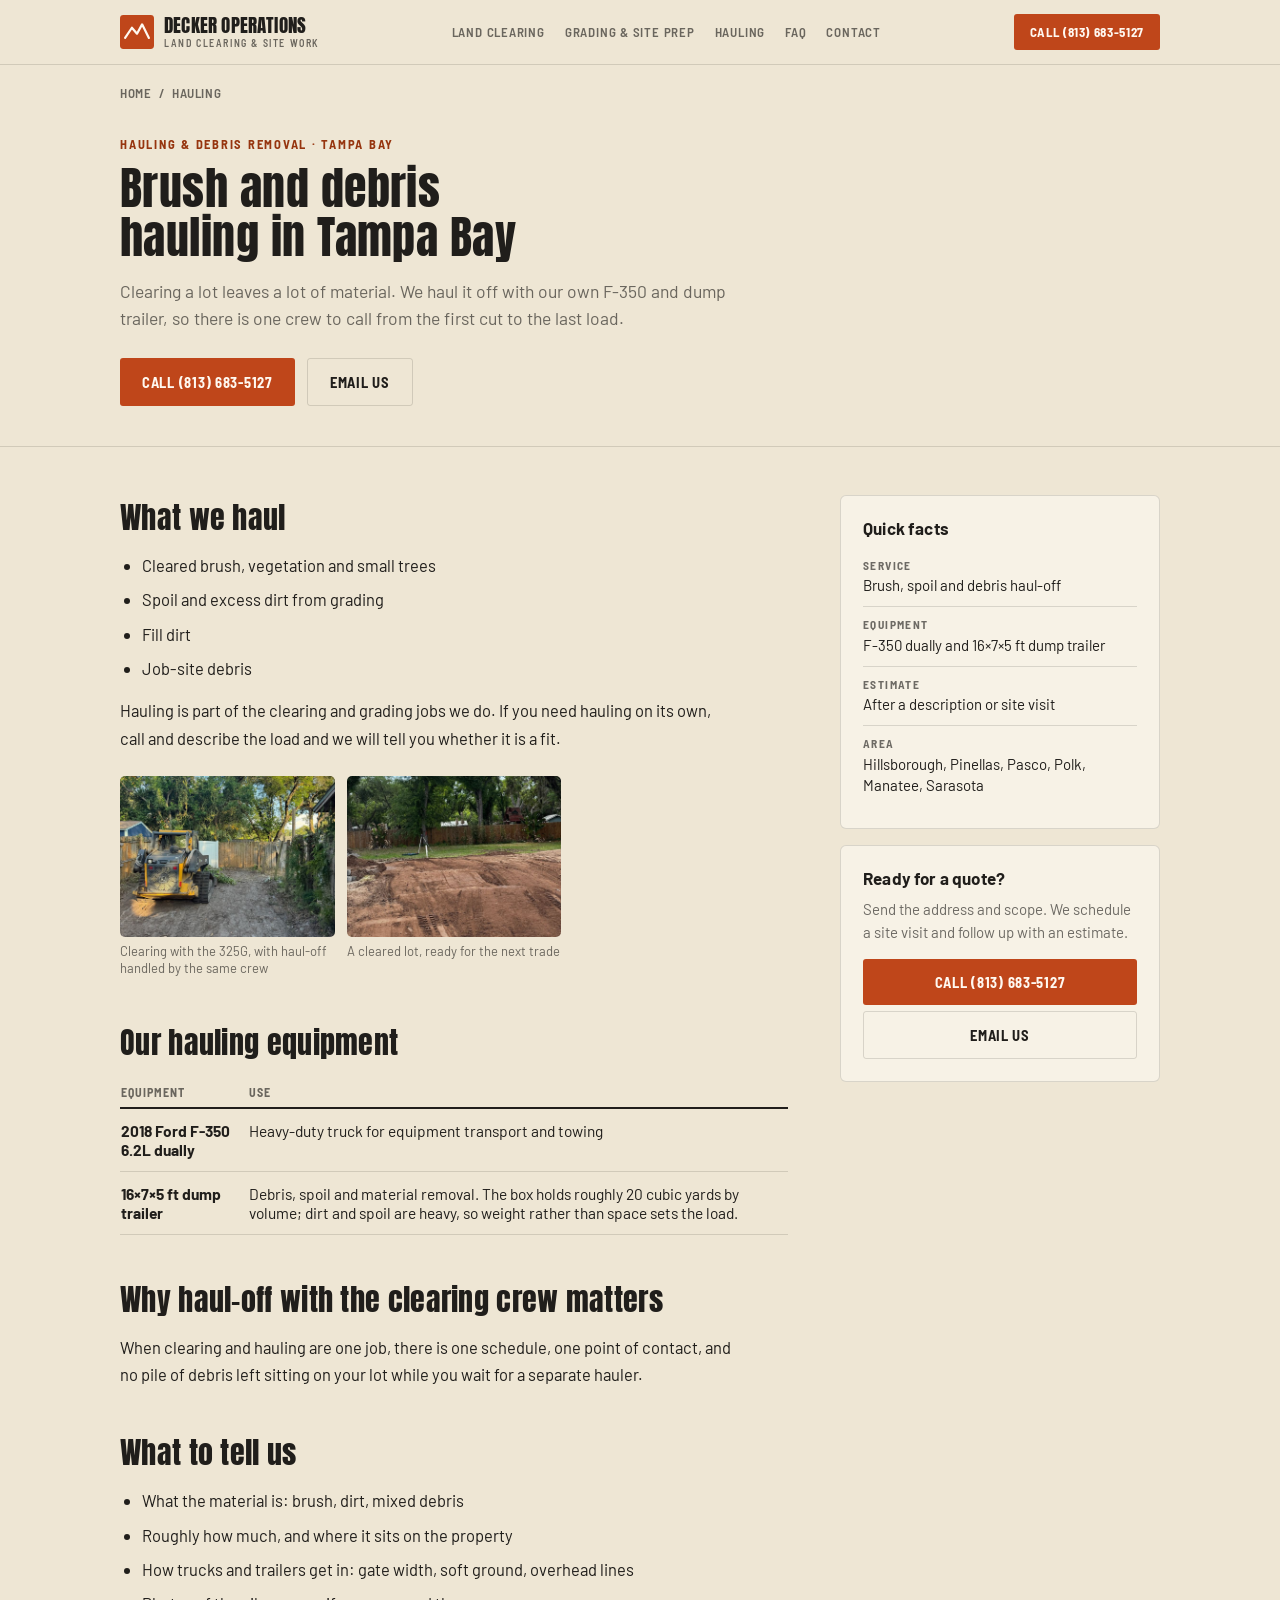
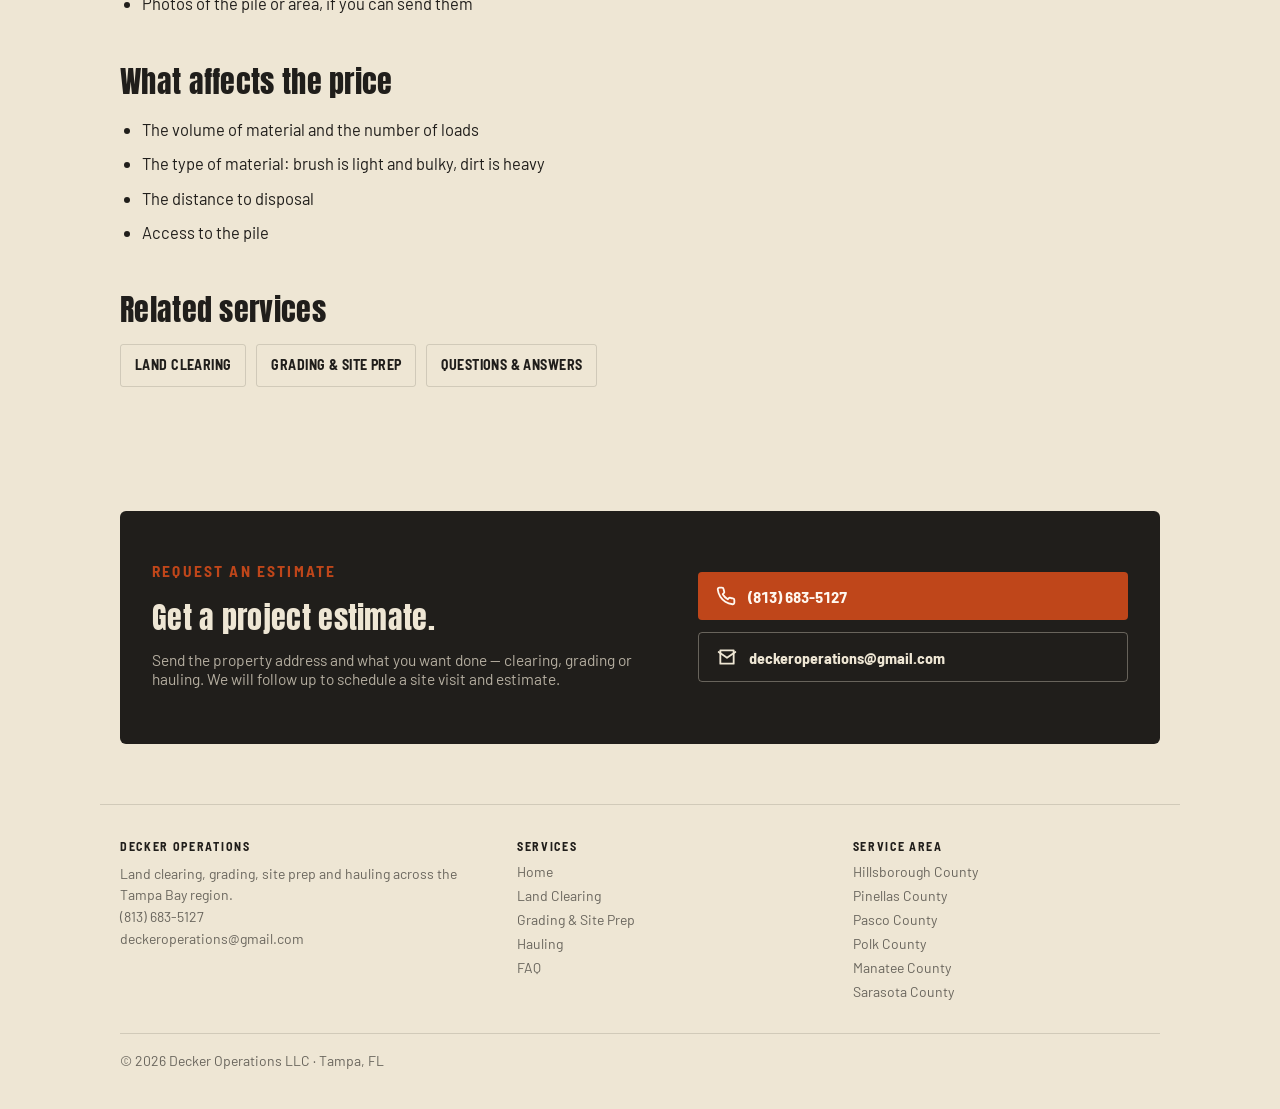
==== brush-debris-hauling.html @ 71ca4c6e "Add service, FAQ and county pages; link them from the homepage New pages: land clearing, grading and" ====
<!doctype html>
<html lang="en">
<head>
<meta charset="utf-8">
<meta name="viewport" content="width=device-width,initial-scale=1,viewport-fit=cover">
<title>Brush &amp; Debris Hauling Tampa | Land Clearing Haul-Off</title>
<meta name="description" content="Brush, spoil and debris hauled off with our own F-350 and dump trailer, by the same crew that clears and grades. Serving Tampa Bay. (813) 683-5127">
<link rel="canonical" href="https://deckeroperations.com/brush-debris-hauling">
<meta property="og:type" content="website">
<meta property="og:site_name" content="Decker Operations">
<meta property="og:title" content="Brush &amp; Debris Hauling Tampa | Land Clearing Haul-Off">
<meta property="og:description" content="Brush, spoil and debris hauled off with our own F-350 and dump trailer, by the same crew that clears and grades. Serving Tampa Bay. (813) 683-5127">
<meta property="og:url" content="https://deckeroperations.com/brush-debris-hauling">
<meta property="og:image" content="https://deckeroperations.com/images/og-share.jpg">
<meta property="og:image:width" content="1200">
<meta property="og:image:height" content="630">
<meta name="twitter:card" content="summary_large_image">
<script type="application/ld+json">{"@context":"https://schema.org","@graph":[{"@type":"BreadcrumbList","itemListElement":[{"@type":"ListItem","position":1,"name":"Home","item":"https://deckeroperations.com/"},{"@type":"ListItem","position":2,"name":"Hauling","item":"https://deckeroperations.com/brush-debris-hauling"}]},{"@type":"Service","name":"Brush and debris hauling","serviceType":"Land clearing debris hauling","provider":{"@type":"LocalBusiness","name":"Decker Operations","url":"https://deckeroperations.com/","telephone":"+1-813-683-5127","email":"deckeroperations@gmail.com"},"areaServed":[{"@type":"AdministrativeArea","name":"Hillsborough County, FL"},{"@type":"AdministrativeArea","name":"Pinellas County, FL"},{"@type":"AdministrativeArea","name":"Pasco County, FL"},{"@type":"AdministrativeArea","name":"Polk County, FL"},{"@type":"AdministrativeArea","name":"Manatee County, FL"},{"@type":"AdministrativeArea","name":"Sarasota County, FL"}],"description":"Haul-off of cleared brush, spoil, fill dirt and job-site debris using a heavy-duty truck and dump trailer in the Tampa Bay region."}]}</script>
<link rel="stylesheet" href="/subpage.css">
</head>
<body>
<a class="skip" href="#main">Skip to content</a>
<header>
  <div class="wrap header-row">
    <a class="brand" href="/">
      <svg class="mark" viewBox="0 0 40 40" fill="none" xmlns="http://www.w3.org/2000/svg" aria-hidden="true">
        <rect width="40" height="40" rx="4" fill="var(--rust)"/>
        <path d="M6 27 L14 15 L20 22 L26 11 L34 27" stroke="#fff8f0" stroke-width="2.6" fill="none" stroke-linecap="round" stroke-linejoin="round"/>
      </svg>
      <span class="brand-name">DECKER OPERATIONS<span>Land Clearing &amp; Site Work</span></span>
    </a>
    <nav class="links" aria-label="Main">
      <a href="/land-clearing-tampa">Land Clearing</a>
      <a href="/lot-grading-site-prep">Grading &amp; Site Prep</a>
      <a href="/brush-debris-hauling">Hauling</a>
      <a href="/faq">FAQ</a>
      <a href="/#contact">Contact</a>
    </nav>
    <a class="call-btn" href="tel:+18136835127">Call (813) 683-5127</a>
  </div>
</header>
<main id="main">
  <div class="wrap crumbs"><a href="/">Home</a> &nbsp;/&nbsp; Hauling</div>
  <section class="page-hero" style="padding-block:22px 40px">
    <div class="wrap">
      <p class="eyebrow">Hauling &amp; Debris Removal &middot; Tampa Bay</p>
      <h1>Brush and debris hauling in Tampa Bay</h1>
      <p class="lede">Clearing a lot leaves a lot of material. We haul it off with our own F-350 and dump trailer, so there is one crew to call from the first cut to the last load.</p>
      <div class="hero-ctas">
        <a class="btn btn-primary" href="tel:+18136835127">Call (813) 683-5127</a>
        <a class="btn btn-ghost" href="mailto:deckeroperations@gmail.com">Email Us</a>
      </div>
    </div>
  </section>
  <div class="wrap content">
    <div class="prose">
      <h2>What we haul</h2>
      <ul>
        <li>Cleared brush, vegetation and small trees</li>
        <li>Spoil and excess dirt from grading</li>
        <li>Fill dirt</li>
        <li>Job-site debris</li>
      </ul>
      <p>Hauling is part of the clearing and grading jobs we do. If you need hauling on its own, call and describe the load and we will tell you whether it is a fit.</p>
      <div class="figure-row"><figure><img src="/images/t-skid-steer-clearing.jpg" alt="John Deere skid steer clearing brush and trees" width="900" height="675" loading="lazy" decoding="async"><figcaption>Clearing with the 325G, with haul-off handled by the same crew</figcaption></figure><figure><img src="/images/t-lot-cleared.jpg" alt="Lot cleared and graded, ready for construction" width="900" height="675" loading="lazy" decoding="async"><figcaption>A cleared lot, ready for the next trade</figcaption></figure></div>
      <h2>Our hauling equipment</h2>
      <table class="equip-mini">
        <thead><tr><th>Equipment</th><th>Use</th></tr></thead>
        <tbody>
          <tr><td>2018 Ford F&#8209;350 6.2L dually</td><td>Heavy-duty truck for equipment transport and towing</td></tr>
          <tr><td>16&times;7&times;5 ft dump trailer</td><td>Debris, spoil and material removal. The box holds roughly 20 cubic yards by volume; dirt and spoil are heavy, so weight rather than space sets the load.</td></tr>
        </tbody>
      </table>
      <h2>Why haul-off with the clearing crew matters</h2>
      <p>When clearing and hauling are one job, there is one schedule, one point of contact, and no pile of debris left sitting on your lot while you wait for a separate hauler.</p>
      <h2>What to tell us</h2>
      <ul>
        <li>What the material is: brush, dirt, mixed debris</li>
        <li>Roughly how much, and where it sits on the property</li>
        <li>How trucks and trailers get in: gate width, soft ground, overhead lines</li>
        <li>Photos of the pile or area, if you can send them</li>
      </ul>
      <h2>What affects the price</h2>
      <ul>
        <li>The volume of material and the number of loads</li>
        <li>The type of material: brush is light and bulky, dirt is heavy</li>
        <li>The distance to disposal</li>
        <li>Access to the pile</li>
      </ul>
      <h2>Related services</h2>
      <ul class="related"><li><a href="/land-clearing-tampa">Land clearing</a></li><li><a href="/lot-grading-site-prep">Grading &amp; site prep</a></li><li><a href="/faq">Questions &amp; answers</a></li></ul>
    </div>
    <aside class="side">
        <div class="card"><h3>Quick facts</h3><ul><li><b>Service</b>Brush, spoil and debris haul-off</li><li><b>Equipment</b>F&#8209;350 dually and 16&times;7&times;5 ft dump trailer</li><li><b>Estimate</b>After a description or site visit</li><li><b>Area</b>Hillsborough, Pinellas, Pasco, Polk, Manatee, Sarasota</li></ul></div>
        <div class="card"><h3>Ready for a quote?</h3>
          <p style="margin:0 0 10px;font-size:15px;line-height:1.5;color:var(--text-muted)">Send the address and scope. We schedule a site visit and follow up with an estimate.</p>
          <a class="btn btn-primary" href="tel:+18136835127">Call (813) 683-5127</a>
          <a class="btn btn-ghost" href="mailto:deckeroperations@gmail.com">Email us</a></div>
      </aside>
  </div>
  <section id="contact">
    <div class="wrap">
      <div class="contact-box">
        <div>
          <p class="eyebrow" style="color:var(--rust);">Request an Estimate</p>
          <h2>Get a project estimate.</h2>
          <p>Send the property address and what you want done — clearing, grading or hauling. We will follow up to schedule a site visit and estimate.</p>
        </div>
        <div class="contact-actions">
          <a class="tel" href="tel:+18136835127">
            <svg viewBox="0 0 24 24" fill="none" stroke="currentColor" stroke-width="2.2" stroke-linecap="round" stroke-linejoin="round" aria-hidden="true"><path d="M22 16.92v3a2 2 0 0 1-2.18 2 19.79 19.79 0 0 1-8.63-3.07 19.5 19.5 0 0 1-6-6 19.79 19.79 0 0 1-3.07-8.67A2 2 0 0 1 4.11 2h3a2 2 0 0 1 2 1.72c.127.96.362 1.903.7 2.81a2 2 0 0 1-.45 2.11L8.09 9.91a16 16 0 0 0 6 6l1.27-1.27a2 2 0 0 1 2.11-.45c.907.338 1.85.573 2.81.7A2 2 0 0 1 22 16.92z"/></svg>
            <span class="tabular">(813) 683-5127</span>
          </a>
          <a class="mail" href="mailto:deckeroperations@gmail.com">
            <svg viewBox="0 0 24 24" fill="none" stroke="currentColor" stroke-width="2.2" stroke-linecap="round" stroke-linejoin="round" aria-hidden="true"><path d="M4 4h16v16H4z"/><path d="m22 6-10 7L2 6"/></svg>
            deckeroperations@gmail.com
          </a>
        </div>
      </div>
    </div>
  </section>
</main>
<footer class="site-foot wrap">
  <div class="cols">
    <div>
      <h4>Decker Operations</h4>
      <p style="margin:0;line-height:1.55">Land clearing, grading, site prep and hauling across the Tampa Bay region.<br>
      <a href="tel:+18136835127">(813) 683-5127</a><br><a href="mailto:deckeroperations@gmail.com">deckeroperations@gmail.com</a></p>
    </div>
    <div><h4>Services</h4><ul><li><a href="/">Home</a></li><li><a href="/land-clearing-tampa">Land Clearing</a></li><li><a href="/lot-grading-site-prep">Grading &amp; Site Prep</a></li><li><a href="/brush-debris-hauling">Hauling</a></li><li><a href="/faq">FAQ</a></li></ul></div>
    <div><h4>Service area</h4><ul><li><a href="/land-clearing-hillsborough-county">Hillsborough County</a></li><li><a href="/land-clearing-pinellas-county">Pinellas County</a></li><li><a href="/land-clearing-pasco-county">Pasco County</a></li><li>Polk County</li><li><a href="/land-clearing-manatee-county">Manatee County</a></li><li>Sarasota County</li></ul></div>
  </div>
  <div class="fine"><span>&copy; <span id="yr"></span> Decker Operations LLC &middot; Tampa, FL</span></div>
</footer>
<script>try{document.getElementById('yr').textContent=new Date().getFullYear();}catch(e){}</script>
</body>
</html>
---- subpage.css ----
@import url('https://fonts.googleapis.com/css2?family=Anton&family=Barlow:wght@400;500;600;700&family=Barlow+Semi+Condensed:wght@600;700&display=swap');

  :root{
    --ink:#201e1b;
    --paper:#eee6d4;
    --paper-2:#e2d6bc;
    --rust:#bf461a;
    --rust-dark:#96350f;
    --olive:#565c40;
    --line:rgba(32,30,27,.14);
    --text:var(--ink);
    --text-muted:rgba(32,30,27,.64);
    --card:#f7f2e6;
    --shadow:0 1px 0 rgba(32,30,27,.06);
  }
  @media (prefers-color-scheme: dark){
    :root:not([data-theme="light"]){
      --ink:#eee6d4;
      --paper:#18150f;
      --paper-2:#241f16;
      --rust:#e0632c;
      --rust-dark:#f2895a;
      --olive:#8d9670;
      --line:rgba(238,230,212,.16);
      --text:var(--ink);
      --text-muted:rgba(238,230,212,.62);
      --card:#211c14;
      --shadow:0 1px 0 rgba(0,0,0,.3);
    }
  }
  :root[data-theme="dark"]{
    --ink:#eee6d4;
    --paper:#18150f;
    --paper-2:#241f16;
    --rust:#e0632c;
    --rust-dark:#f2895a;
    --olive:#8d9670;
    --line:rgba(238,230,212,.16);
    --text:var(--ink);
    --text-muted:rgba(238,230,212,.62);
    --card:#211c14;
    --shadow:0 1px 0 rgba(0,0,0,.3);
  }

  *{box-sizing:border-box;}
  body{
    background:var(--paper);
    color:var(--text);
    font-family:'Barlow',system-ui,-apple-system,'Segoe UI',sans-serif;
  }
  .wrap{
    max-width:1080px;
    margin-inline:auto;
    padding-inline:20px;
  }
  h1,h2,h3{
    font-family:'Anton',system-ui,sans-serif;
    font-weight:400;
    letter-spacing:.01em;
    text-wrap:balance;
    margin:0;
  }
  a{color:inherit;}
  .eyebrow{
    font-family:'Barlow Semi Condensed',system-ui,sans-serif;
    font-weight:700;
    text-transform:uppercase;
    letter-spacing:.14em;
    font-size:12.5px;
    color:var(--rust-dark);
  }
  .tabular{font-variant-numeric:tabular-nums;}

  header{
    position:sticky;
    top:0;
    z-index:20;
    background:var(--paper);
    border-bottom:1px solid var(--line);
  }
  .header-row{
    display:flex;
    align-items:center;
    justify-content:space-between;
    gap:12px;
    padding-block:14px;
  }
  .brand{
    display:flex;
    align-items:center;
    gap:10px;
    text-decoration:none;
  }
  .mark{width:34px;height:34px;flex:0 0 auto;}
  .brand-name{
    font-family:'Anton',sans-serif;
    font-size:19px;
    letter-spacing:.01em;
    line-height:1;
  }
  .brand-name span{
    display:block;
    font-family:'Barlow Semi Condensed',sans-serif;
    font-weight:600;
    text-transform:uppercase;
    letter-spacing:.16em;
    font-size:10px;
    color:var(--text-muted);
    margin-top:3px;
  }
  nav.links{
    display:flex;
    gap:20px;
    font-family:'Barlow Semi Condensed',sans-serif;
    font-weight:600;
    text-transform:uppercase;
    letter-spacing:.06em;
    font-size:13px;
  }
  nav.links a{text-decoration:none;color:var(--text-muted);}
  nav.links a:hover{color:var(--rust);}
  .call-btn{
    display:inline-flex;
    align-items:center;
    gap:8px;
    background:var(--rust);
    color:#fff8f0;
    text-decoration:none;
    font-family:'Barlow Semi Condensed',sans-serif;
    font-weight:700;
    text-transform:uppercase;
    letter-spacing:.05em;
    font-size:13px;
    padding:10px 16px;
    border-radius:3px;
    white-space:nowrap;
  }
  @media(prefers-color-scheme:dark){:root:not([data-theme="light"]) .call-btn{color:#1a1208;}}
  :root[data-theme="dark"] .call-btn{color:#1a1208;}
  @media(max-width:760px){nav.links{display:none;}}

  .hero{padding-block:56px 44px;border-bottom:1px solid var(--line);}
  .hero-grid{display:grid;grid-template-columns:1.25fr 1fr;gap:40px;align-items:center;}
  @media(max-width:820px){.hero-grid{grid-template-columns:1fr;}}
  .hero h1{font-size:clamp(32px,5.4vw,52px);line-height:1.04;}
  .hero h1 em{font-style:normal;color:var(--rust);}
  .hero p.lede{margin-top:16px;font-size:17.5px;line-height:1.55;color:var(--text-muted);max-width:48ch;}
  .hero-ctas{display:flex;flex-wrap:wrap;gap:12px;margin-top:26px;}
  .btn{
    display:inline-flex;align-items:center;gap:9px;text-decoration:none;
    font-family:'Barlow Semi Condensed',sans-serif;font-weight:700;text-transform:uppercase;
    letter-spacing:.05em;font-size:14.5px;padding:14px 22px;border-radius:3px;
  }
  .btn-primary{background:var(--rust);color:#fff8f0;}
  @media(prefers-color-scheme:dark){:root:not([data-theme="light"]) .btn-primary{color:#1a1208;}}
  :root[data-theme="dark"] .btn-primary{color:#1a1208;}
  .btn-ghost{border:1.5px solid var(--line);color:var(--text);}

  .hero-art{width:100%;height:auto;border-radius:8px;object-fit:cover;aspect-ratio:1/1;}

  .trust{background:var(--paper-2);border-bottom:1px solid var(--line);}
  .trust .wrap{
    display:grid;grid-template-columns:repeat(3,1fr);
    text-align:center;
  }
  @media(max-width:700px){.trust .wrap{grid-template-columns:1fr;}}
  .trust-item{
    padding-block:18px;border-right:1px solid var(--line);
    font-family:'Barlow Semi Condensed',sans-serif;font-weight:600;
    font-size:14px;letter-spacing:.02em;
  }
  .trust-item:last-child{border-right:none;}
  @media(max-width:700px){
    .trust-item{border-right:none;border-bottom:1px solid var(--line);}
    .trust-item:last-child{border-bottom:none;}
  }
  .trust-item b{
    display:block;font-family:'Anton',sans-serif;font-weight:400;font-size:26px;
    color:var(--rust);margin-bottom:2px;
  }

  section{padding-block:60px;}
  .section-head{max-width:64ch;margin-bottom:32px;}
  .section-head h2{font-size:clamp(25px,3.6vw,34px);margin-top:8px;}

  .equip-table{
    width:100%;border-collapse:collapse;
    font-family:'Barlow',sans-serif;
  }
  .equip-table thead th{
    text-align:left;
    font-family:'Barlow Semi Condensed',sans-serif;
    text-transform:uppercase;letter-spacing:.08em;font-size:12px;
    color:var(--text-muted);font-weight:700;
    padding-block:10px;border-bottom:2px solid var(--ink);
  }
  .equip-table tbody td{
    padding-block:18px;border-bottom:1px solid var(--line);
    font-size:15.5px;vertical-align:top;
  }
  .equip-table tbody tr:last-child td{border-bottom:2px solid var(--ink);}
  .equip-table td.name{font-weight:700;font-size:16.5px;}
  .equip-table td.muted{color:var(--text-muted);}
  .equip-table{margin-top:6px;}
  @media(max-width:640px){
    .equip-table thead{display:none;}
    .equip-table tbody tr{display:block;padding-block:16px;border-bottom:1px solid var(--line);}
    .equip-table tbody tr:last-child{border-bottom:2px solid var(--ink);}
    .equip-table tbody td{display:block;border-bottom:none;padding:2px 0;}
    .equip-table td.name{font-size:17px;}
  }
  .equip-note{margin-top:20px;font-size:14.5px;color:var(--text-muted);max-width:64ch;}

  .service-grid{display:grid;grid-template-columns:repeat(3,1fr);gap:1px;background:var(--line);border:1px solid var(--line);}
  @media(max-width:820px){.service-grid{grid-template-columns:1fr;}}
  .service{background:var(--card);padding:28px 24px;}
  .service svg{width:34px;height:34px;color:var(--rust);margin-bottom:16px;}
  .service h3{font-family:'Barlow',sans-serif;font-weight:700;font-size:19px;text-transform:none;}
  .service p{margin-top:10px;font-size:15px;line-height:1.55;color:var(--text-muted);}

  .gallery-grid{display:grid;grid-template-columns:repeat(4,1fr);gap:12px;}
  @media(max-width:820px){.gallery-grid{grid-template-columns:repeat(2,1fr);}}
  .gallery-grid a{display:block;border-radius:5px;overflow:hidden;aspect-ratio:4/3;background:var(--paper-2);cursor:zoom-in;}
  .gallery-grid img{width:100%;height:100%;object-fit:cover;display:block;transition:transform .3s ease;}
  .gallery-grid a:hover img{transform:scale(1.06);}

  .lightbox{
    position:fixed;inset:0;z-index:100;background:rgba(16,14,10,.92);
    display:none;align-items:center;justify-content:center;padding:28px;
  }
  .lightbox.open{display:flex;}
  .lightbox img{
    max-width:100%;max-height:100%;width:auto;height:auto;
    object-fit:contain;border-radius:4px;box-shadow:0 8px 40px rgba(0,0,0,.5);
  }
  .lightbox-close{
    position:absolute;top:18px;right:22px;width:42px;height:42px;border-radius:50%;
    background:rgba(255,255,255,.12);border:none;color:#fff8f0;font-size:22px;line-height:1;
    cursor:pointer;display:flex;align-items:center;justify-content:center;
  }
  .lightbox-close:hover{background:rgba(255,255,255,.22);}
  .lightbox-nav{
    position:absolute;top:50%;transform:translateY(-50%);width:46px;height:46px;border-radius:50%;
    background:rgba(255,255,255,.12);border:none;color:#fff8f0;font-size:22px;line-height:1;
    cursor:pointer;display:flex;align-items:center;justify-content:center;
  }
  .lightbox-nav:hover{background:rgba(255,255,255,.22);}
  .lightbox-prev{left:18px;}
  .lightbox-next{right:18px;}
  @media(max-width:640px){.lightbox-nav{width:38px;height:38px;font-size:18px;}.lightbox-prev{left:8px;}.lightbox-next{right:8px;}}

  .area{background:var(--paper-2);border-top:1px solid var(--line);border-bottom:1px solid var(--line);}
  .area-grid{display:grid;grid-template-columns:1.3fr .7fr;gap:40px;align-items:center;}
  @media(max-width:820px){.area-grid{grid-template-columns:1fr;}}
  .county-list{display:grid;grid-template-columns:1fr 1fr;gap:10px 20px;margin-top:20px;max-width:420px;}
  .county-list li{
    list-style:none;display:flex;align-items:baseline;gap:8px;
    font-family:'Barlow Semi Condensed',sans-serif;font-weight:600;font-size:15px;
  }
  .county-list li::before{content:"";width:7px;height:7px;background:var(--rust);border-radius:50%;flex:0 0 auto;}
  .area-stat{
    border-left:3px solid var(--rust);padding-left:24px;
  }
  .area-stat .num{font-family:'Anton',sans-serif;font-size:clamp(48px,7vw,72px);line-height:1;color:var(--ink);}
  .area-stat .lbl{
    margin-top:6px;font-family:'Barlow Semi Condensed',sans-serif;font-weight:700;
    text-transform:uppercase;letter-spacing:.08em;font-size:13px;color:var(--text-muted);
  }

  .contact-box{
    background:var(--ink);color:var(--paper);border-radius:6px;padding:40px 32px;
    display:grid;grid-template-columns:1.2fr 1fr;gap:30px;align-items:center;
  }
  @media(prefers-color-scheme:dark){:root:not([data-theme="light"]) .contact-box{background:var(--card);border:1px solid var(--line);color:var(--text);}}
  :root[data-theme="dark"] .contact-box{background:var(--card);border:1px solid var(--line);color:var(--text);}
  @media(max-width:820px){.contact-box{grid-template-columns:1fr;}}
  .contact-box h2{color:inherit;font-size:clamp(23px,3.6vw,30px);}
  .contact-box p{color:rgba(238,230,212,.72);margin-top:10px;font-size:15.5px;}
  @media(prefers-color-scheme:dark){:root:not([data-theme="light"]) .contact-box p{color:var(--text-muted);}}
  :root[data-theme="dark"] .contact-box p{color:var(--text-muted);}
  .contact-actions{display:flex;flex-direction:column;gap:12px;}
  .contact-actions a{
    display:flex;align-items:center;gap:12px;text-decoration:none;padding:14px 18px;border-radius:4px;
    font-family:'Barlow Semi Condensed',sans-serif;font-weight:700;font-size:16px;
  }
  .contact-actions a.tel{background:var(--rust);color:#fff8f0;}
  @media(prefers-color-scheme:dark){:root:not([data-theme="light"]) .contact-actions a.tel{color:#1a1208;}}
  :root[data-theme="dark"] .contact-actions a.tel{color:#1a1208;}
  .contact-actions a.mail{border:1.5px solid rgba(238,230,212,.35);color:inherit;}
  @media(prefers-color-scheme:dark){:root:not([data-theme="light"]) .contact-actions a.mail{border-color:var(--line);}}
  :root[data-theme="dark"] .contact-actions a.mail{border-color:var(--line);}
  .contact-actions svg{width:20px;height:20px;flex:0 0 auto;}

  .service .more{display:inline-block;margin-top:14px;font-family:'Barlow Semi Condensed',sans-serif;font-weight:700;font-size:13.5px;letter-spacing:.06em;text-transform:uppercase;text-decoration:none;color:var(--rust-dark);}
  .service .more:hover{text-decoration:underline;text-underline-offset:3px;}
  .foot-links{flex-basis:100%;display:flex;flex-wrap:wrap;gap:6px 16px;padding-bottom:4px;}
  .foot-links a{text-decoration:none;}
  .foot-links a:hover{color:var(--rust);}
  footer{
    padding-block:28px;font-size:13px;color:var(--text-muted);
    display:flex;flex-wrap:wrap;gap:8px 18px;justify-content:space-between;
  }

/* ---- content pages ---- */
body{margin:0;padding:0}
img{max-width:100%}
.skip{position:absolute;left:-999px;top:0}
.skip:focus{left:12px;top:12px;background:var(--ink);color:var(--paper);padding:8px 12px;z-index:50}
.crumbs{font-family:'Barlow Semi Condensed',sans-serif;font-weight:600;font-size:13px;letter-spacing:.05em;text-transform:uppercase;color:var(--text-muted);padding-top:20px}
.crumbs a{text-decoration:none}
.crumbs a:hover{color:var(--rust)}
.page-hero{padding-block:22px 40px;border-bottom:1px solid var(--line)}
.page-hero h1{font-size:clamp(30px,5vw,46px);line-height:1.06;margin-top:10px;max-width:24ch}
.page-hero .lede{margin-top:16px;font-size:17.5px;line-height:1.55;color:var(--text-muted);max-width:62ch}
.content{display:grid;grid-template-columns:minmax(0,1fr) 320px;gap:52px;padding-block:48px 56px}
@media(max-width:900px){.content{grid-template-columns:1fr;gap:36px}}
.prose h2{font-size:clamp(23px,3.2vw,30px);margin:42px 0 12px}
.prose h2:first-child{margin-top:0}
.prose p{font-size:16.5px;line-height:1.65;margin:0 0 14px;max-width:68ch}
.prose ul,.prose ol{padding-left:22px;margin:0 0 16px;max-width:68ch}
.prose li{font-size:16.5px;line-height:1.6;margin-bottom:8px}
.prose a{color:var(--rust-dark);text-underline-offset:3px}
.prose .note{font-size:14px;color:var(--text-muted)}
.side{position:sticky;top:96px;align-self:start;display:flex;flex-direction:column;gap:16px}
@media(max-width:900px){.side{position:static}}
.card{background:var(--card);border:1px solid var(--line);border-radius:6px;padding:22px}
.card h3{font-family:'Barlow',sans-serif;font-weight:700;font-size:17px;margin-bottom:10px}
.card ul{list-style:none;padding:0;margin:0}
.card li{padding:9px 0;border-bottom:1px solid var(--line);font-size:15px;line-height:1.45}
.card li:last-child{border-bottom:none}
.card li b{display:block;font-family:'Barlow Semi Condensed',sans-serif;font-size:11.5px;letter-spacing:.12em;text-transform:uppercase;color:var(--text-muted);font-weight:700;margin-bottom:2px}
.card .btn{width:100%;justify-content:center;margin-top:6px}
.figure-row{display:grid;grid-template-columns:repeat(3,1fr);gap:12px;margin:24px 0 8px}
@media(max-width:640px){.figure-row{grid-template-columns:1fr 1fr}}
.figure-row.two{grid-template-columns:repeat(2,1fr)}
.figure-row figure{margin:0}
.figure-row img{width:100%;height:auto;aspect-ratio:4/3;object-fit:cover;border-radius:5px;display:block;background:var(--paper-2)}
.figure-row figcaption{font-size:13px;color:var(--text-muted);margin-top:6px;line-height:1.35}
.steps{counter-reset:s;list-style:none;padding-left:0!important}
.steps li{counter-increment:s;position:relative;padding-left:46px;margin-bottom:14px}
.steps li::before{content:counter(s);position:absolute;left:0;top:-1px;width:31px;height:31px;border-radius:50%;background:var(--rust);color:#fff8f0;font:700 15px 'Barlow Semi Condensed',sans-serif;display:grid;place-items:center}
@media(prefers-color-scheme:dark){:root:not([data-theme="light"]) .steps li::before{color:#1a1208}}
:root[data-theme="dark"] .steps li::before{color:#1a1208}
details.faq{border-top:1px solid var(--line);padding:16px 0}
details.faq:last-of-type{border-bottom:1px solid var(--line)}
details.faq summary{cursor:pointer;font:700 18px/1.35 'Barlow',sans-serif;list-style:none;display:flex;justify-content:space-between;gap:16px}
details.faq summary::-webkit-details-marker{display:none}
details.faq summary::after{content:"+";color:var(--rust);font-size:24px;line-height:1;flex:0 0 auto}
details.faq[open] summary::after{content:"\2013"}
details.faq .faq-a{margin-top:10px}
details.faq .faq-a p{margin-bottom:10px}
.related,.prose ul.related{display:flex;flex-wrap:wrap;gap:10px;margin:8px 0 0;padding-left:0;list-style:none}
.related a{display:inline-block;border:1.5px solid var(--line);border-radius:3px;padding:9px 14px;text-decoration:none;font-family:'Barlow Semi Condensed',sans-serif;font-weight:700;font-size:14px;letter-spacing:.03em;text-transform:uppercase;color:var(--text)}
.related a:hover{border-color:var(--rust);color:var(--rust)}
.equip-mini{width:100%;border-collapse:collapse;margin:8px 0 18px;font-size:15.5px}
.equip-mini th{text-align:left;font-family:'Barlow Semi Condensed',sans-serif;text-transform:uppercase;letter-spacing:.08em;font-size:12px;color:var(--text-muted);padding-block:8px;border-bottom:2px solid var(--ink)}
.equip-mini td{padding-block:12px;border-bottom:1px solid var(--line);vertical-align:top}
.equip-mini td:first-child{font-weight:700}
footer.site-foot{display:block;padding-block:34px 40px;border-top:1px solid var(--line);font-size:14px;color:var(--text-muted)}
.site-foot .cols{display:grid;grid-template-columns:1.2fr 1fr 1fr;gap:28px}
@media(max-width:760px){.site-foot .cols{grid-template-columns:1fr}}
.site-foot h4{font-family:'Barlow Semi Condensed',sans-serif;font-size:12px;letter-spacing:.14em;text-transform:uppercase;color:var(--text);margin:0 0 10px}
.site-foot ul{list-style:none;margin:0;padding:0}
.site-foot li{margin-bottom:7px}
.site-foot a{text-decoration:none}
.site-foot a:hover{color:var(--rust)}
.site-foot .fine{margin-top:26px;padding-top:18px;border-top:1px solid var(--line);display:flex;flex-wrap:wrap;gap:8px 18px;justify-content:space-between}
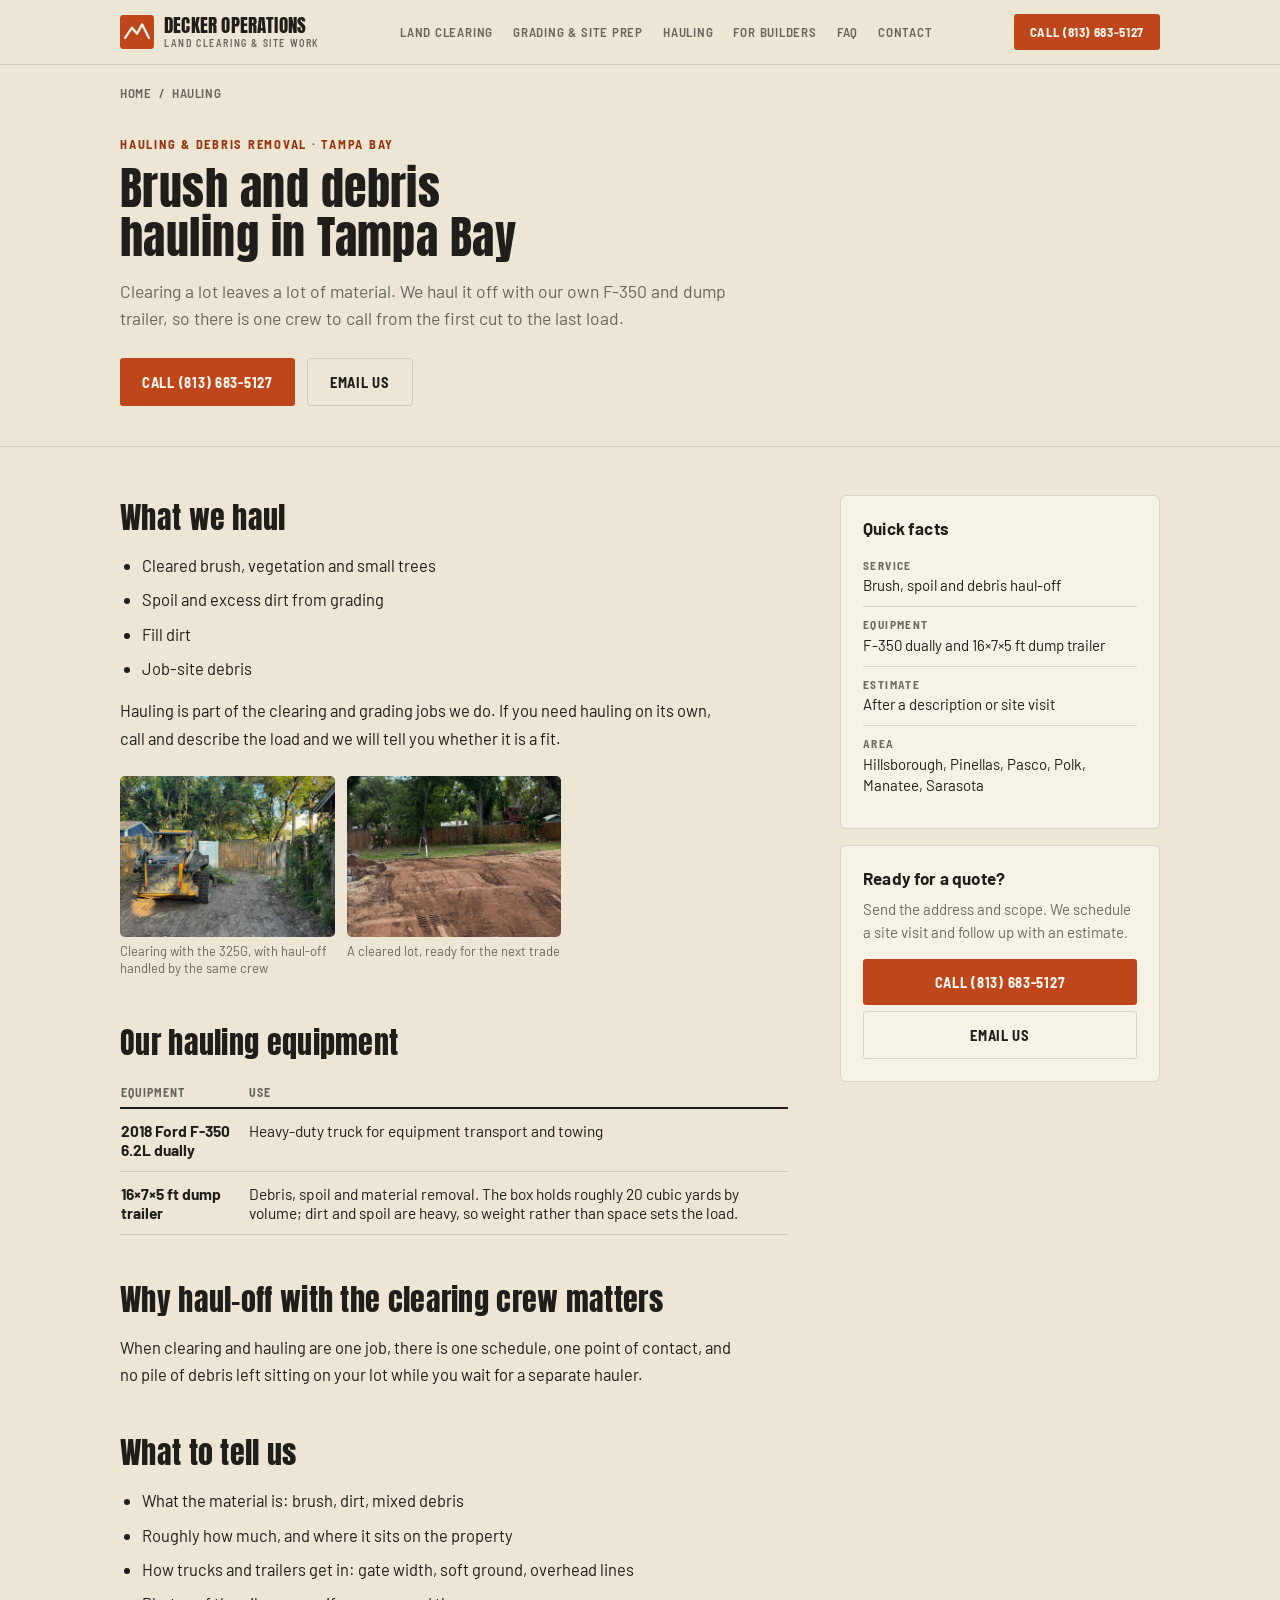
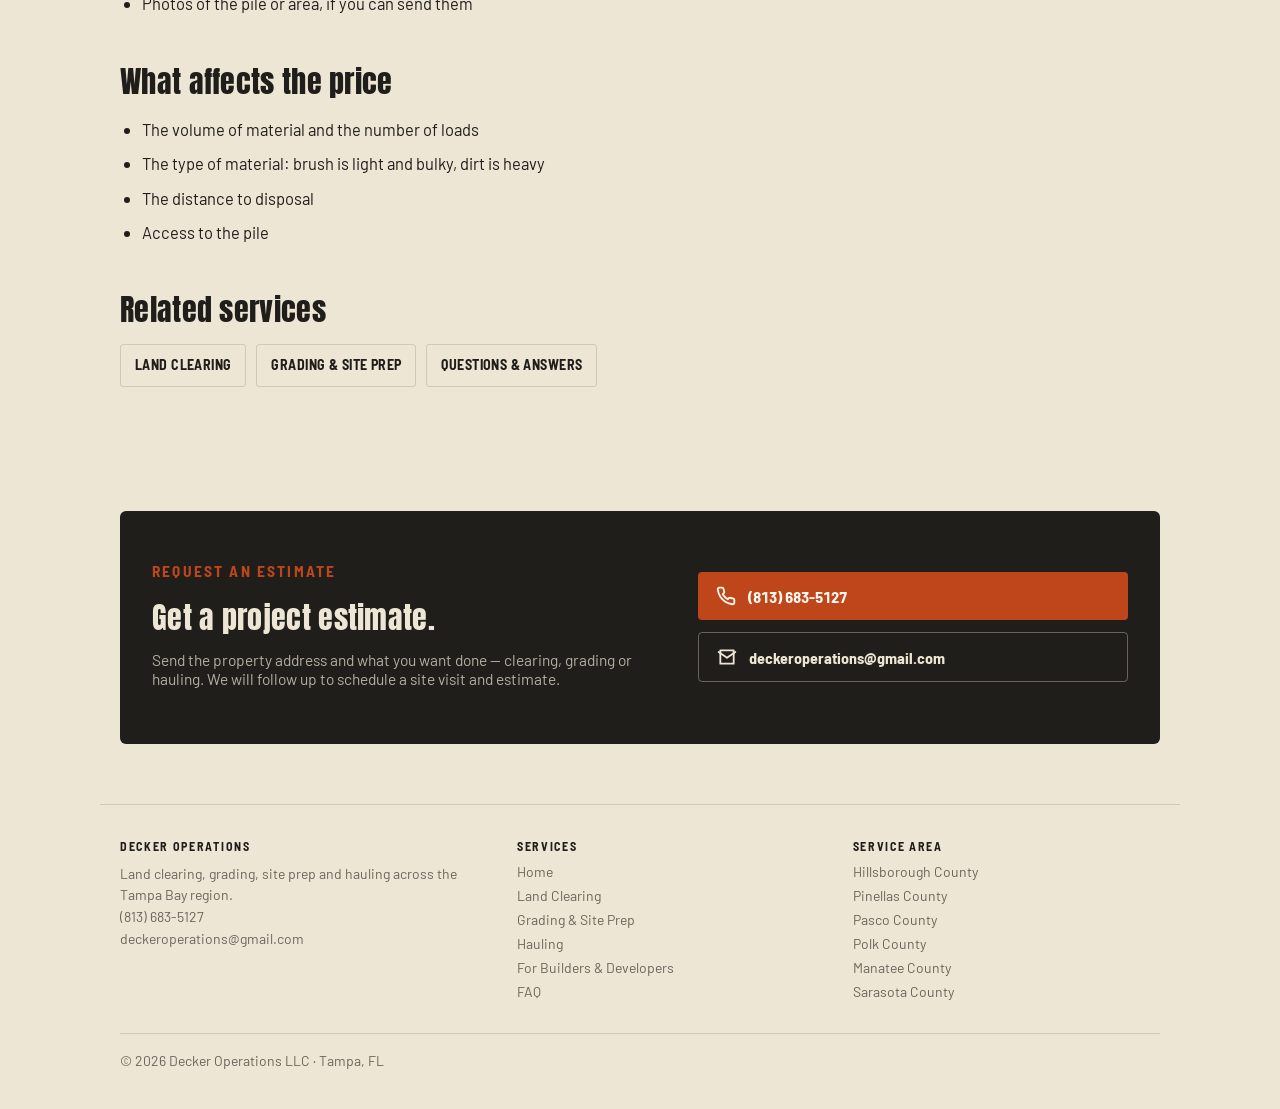
==== commit 3e98c771: "Add builders and developers page, homepage band and nav links" ====
--- a/brush-debris-hauling.html
+++ b/brush-debris-hauling.html
@@ -33,6 +33,7 @@
       <a href="/land-clearing-tampa">Land Clearing</a>
       <a href="/lot-grading-site-prep">Grading &amp; Site Prep</a>
       <a href="/brush-debris-hauling">Hauling</a>
+      <a href="/builders-developers">For Builders</a>
       <a href="/faq">FAQ</a>
       <a href="/#contact">Contact</a>
     </nav>
@@ -127,7 +128,7 @@
       <p style="margin:0;line-height:1.55">Land clearing, grading, site prep and hauling across the Tampa Bay region.<br>
       <a href="tel:+18136835127">(813) 683-5127</a><br><a href="mailto:deckeroperations@gmail.com">deckeroperations@gmail.com</a></p>
     </div>
-    <div><h4>Services</h4><ul><li><a href="/">Home</a></li><li><a href="/land-clearing-tampa">Land Clearing</a></li><li><a href="/lot-grading-site-prep">Grading &amp; Site Prep</a></li><li><a href="/brush-debris-hauling">Hauling</a></li><li><a href="/faq">FAQ</a></li></ul></div>
+    <div><h4>Services</h4><ul><li><a href="/">Home</a></li><li><a href="/land-clearing-tampa">Land Clearing</a></li><li><a href="/lot-grading-site-prep">Grading &amp; Site Prep</a></li><li><a href="/brush-debris-hauling">Hauling</a></li><li><a href="/builders-developers">For Builders &amp; Developers</a></li><li><a href="/faq">FAQ</a></li></ul></div>
     <div><h4>Service area</h4><ul><li><a href="/land-clearing-hillsborough-county">Hillsborough County</a></li><li><a href="/land-clearing-pinellas-county">Pinellas County</a></li><li><a href="/land-clearing-pasco-county">Pasco County</a></li><li>Polk County</li><li><a href="/land-clearing-manatee-county">Manatee County</a></li><li>Sarasota County</li></ul></div>
   </div>
   <div class="fine"><span>&copy; <span id="yr"></span> Decker Operations LLC &middot; Tampa, FL</span></div>
